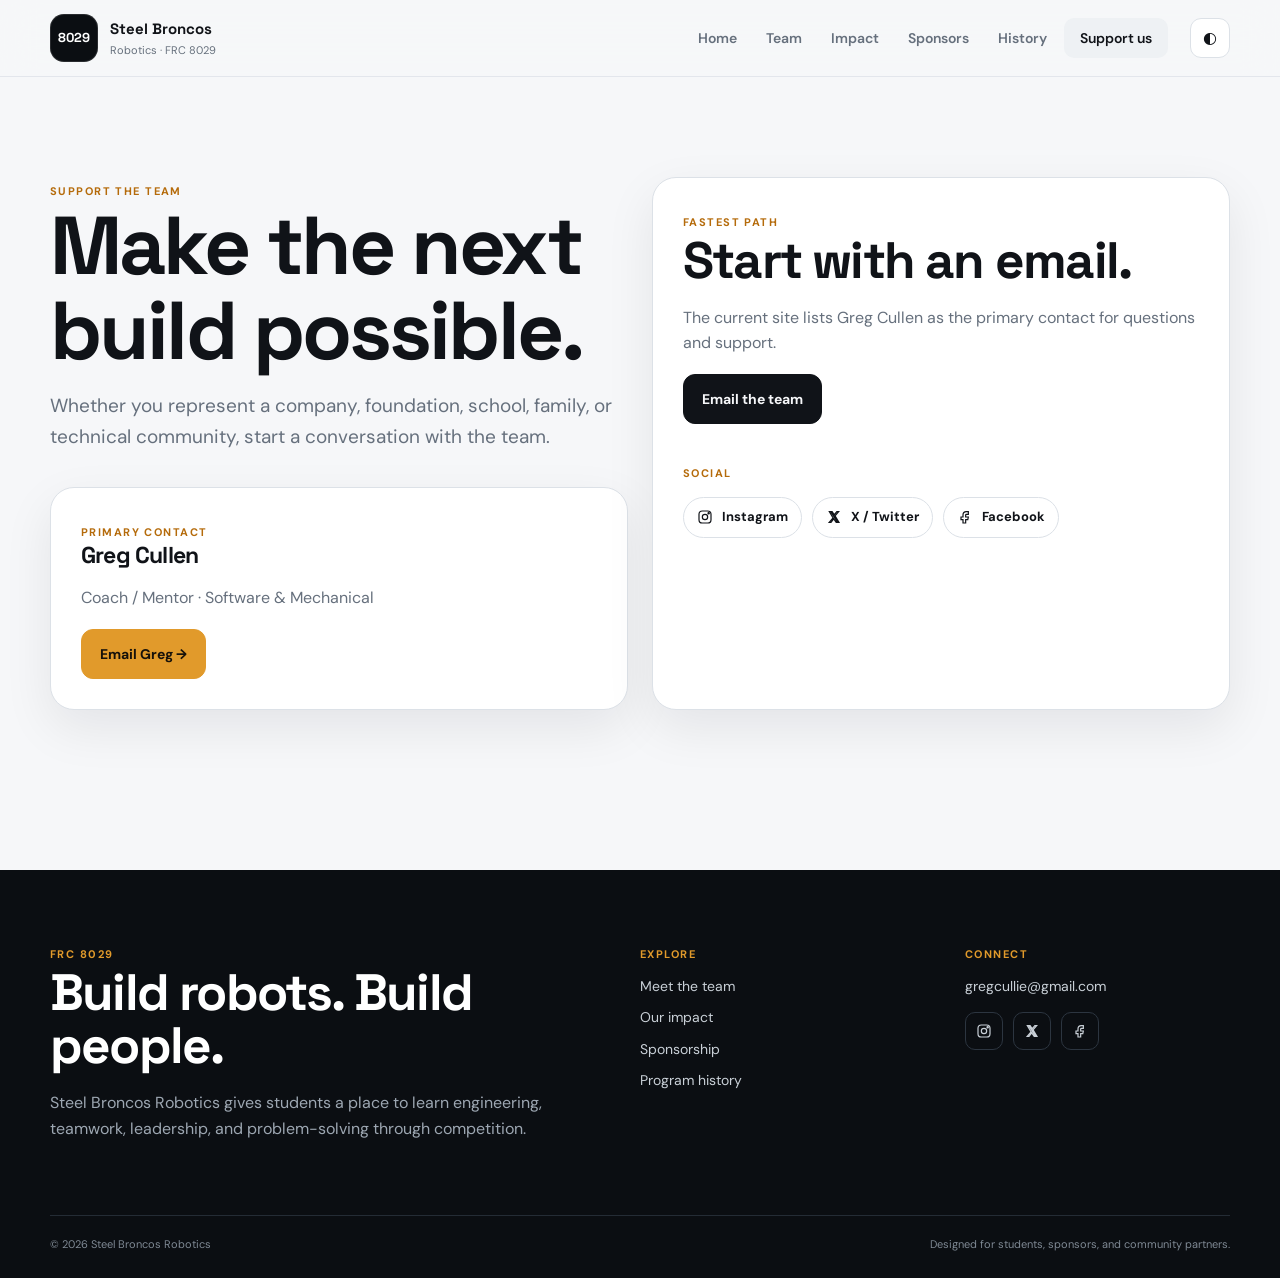
==== contact.html @ d0d26b5c "Refurbished OG Website - Update: Contact Information, Sponsorship Information, ETC..." ====
<!doctype html><html lang="en"><head><meta charset="utf-8"><meta name="viewport" content="width=device-width,initial-scale=1"><meta name="description" content="Contact Steel Broncos Robotics about sponsorship, grants, mentorship, outreach, and joining the team."><title>Support & Contact · Steel Broncos Robotics</title><link rel="stylesheet" href="assets/css/site.css"><script src="assets/js/data.js" defer></script><script src="assets/js/site.js" defer></script></head><body><div data-site-header></div><main><section class="section"><div class="container split"><div><span class="eyebrow">Support the team</span><h1>Make the next build possible.</h1><p class="lead">Whether you represent a company, foundation, school, family, or technical community, start a conversation with the team.</p><div class="card" style="margin-top:35px"><span class="eyebrow">Primary contact</span><h3>Greg Cullen</h3><p>Coach / Mentor · Software & Mechanical</p><a class="btn btn-accent" href="mailto:gregcullie@gmail.com">Email Greg →</a></div></div><div class="card form-card"><span class="eyebrow">Fastest path</span><h2>Start with an email.</h2><p>The current site lists Greg Cullen as the primary contact for questions and support.</p><a class="btn btn-primary" href="mailto:gregcullie@gmail.com?subject=Steel%20Broncos%20Robotics%20Inquiry">Email the team</a><div style="margin-top:35px"><span class="eyebrow">Social</span><div class="social-row" data-social style="margin-top:12px"></div></div></div></div></section></main><div data-site-footer></div></body></html>
---- assets/css/site.css ----
@import url('https://fonts.googleapis.com/css2?family=DM+Sans:wght@400;500;600;700&family=Space+Grotesk:wght@500;600;700&display=swap');

:root{--bg:#f6f7f9;--surface:#fff;--surface-2:#eef1f4;--text:#101318;--muted:#66707d;--line:#dce1e7;--accent:#e19a2b;--accent-2:#b56b0b;--dark:#0b0e12;--radius:24px;--shadow:0 18px 50px rgba(16,19,24,.08);--max:1180px}
:root[data-theme="dark"]{--bg:#0b0e12;--surface:#11161d;--surface-2:#171d25;--text:#f4f6f8;--muted:#a5afba;--line:#26303b;--accent:#f2ad3b;--accent-2:#ffca6a;--shadow:0 18px 60px rgba(0,0,0,.28)}
*{box-sizing:border-box}html{scroll-behavior:smooth}body{margin:0;background:var(--bg);color:var(--text);font-family:'DM Sans',system-ui,sans-serif;line-height:1.6}a{color:inherit;text-decoration:none}img{max-width:100%;display:block}button{font:inherit;color:inherit}code{font-family:ui-monospace,SFMono-Regular,Menlo,monospace;background:var(--surface-2);padding:.15em .4em;border-radius:6px}
.site-header{position:sticky;top:0;z-index:50;display:flex;align-items:center;gap:22px;padding:14px max(22px,calc((100vw - var(--max))/2));background:color-mix(in srgb,var(--bg) 88%,transparent);backdrop-filter:blur(18px);border-bottom:1px solid color-mix(in srgb,var(--line) 75%,transparent)}
.brand{display:flex;align-items:center;gap:12px;margin-right:auto}.brand-mark{width:48px;height:48px;border-radius:14px;display:grid;place-items:center;background:var(--dark);color:#fff;font-family:'Space Grotesk';font-weight:700;font-size:13px;box-shadow:inset 0 0 0 1px rgba(255,255,255,.12)}.brand strong{display:block;font-family:'Space Grotesk';font-size:15px}.brand small{display:block;color:var(--muted);font-size:11px;margin-top:1px}.site-nav{display:flex;align-items:center;gap:5px}.site-nav a{padding:9px 12px;border-radius:10px;color:var(--muted);font-size:14px;font-weight:600}.site-nav a:hover,.site-nav a[aria-current="page"]{background:var(--surface-2);color:var(--text)}.site-nav .nav-cta{background:var(--text);color:var(--bg);padding-inline:16px}.theme-toggle,.menu-toggle{border:1px solid var(--line);background:var(--surface);border-radius:11px;width:40px;height:40px;cursor:pointer}.menu-toggle{display:none}
main{overflow:hidden}.container{width:min(var(--max),calc(100% - 44px));margin-inline:auto}.section{padding:100px 0}.section-tight{padding:70px 0}.eyebrow{text-transform:uppercase;letter-spacing:.13em;font-size:11px;font-weight:700;color:var(--accent-2)}h1,h2,h3{font-family:'Space Grotesk',sans-serif;line-height:1.04;margin:0 0 18px;letter-spacing:-.035em}h1{font-size:clamp(46px,7vw,82px);max-width:950px}h2{font-size:clamp(34px,4vw,52px)}h3{font-size:23px}p{margin:0 0 18px;color:var(--muted)}.lead{font-size:19px;max-width:680px}.muted{color:var(--muted)}
.hero{padding:110px 0 75px;position:relative}.hero:before{content:'';position:absolute;width:580px;height:580px;border-radius:50%;right:-230px;top:-210px;background:radial-gradient(circle,color-mix(in srgb,var(--accent) 18%,transparent),transparent 67%);pointer-events:none}.hero-grid{display:grid;grid-template-columns:1.1fr .9fr;gap:50px;align-items:end}.hero-copy{position:relative;z-index:1}.hero-copy h1 span{color:var(--accent-2)}.hero-actions{display:flex;gap:12px;flex-wrap:wrap;margin-top:30px}.btn{display:inline-flex;align-items:center;justify-content:center;gap:8px;padding:13px 18px;border-radius:12px;border:1px solid var(--line);font-weight:700;font-size:14px;transition:.2s transform,.2s background}.btn:hover{transform:translateY(-2px)}.btn-primary{background:var(--text);color:var(--bg);border-color:var(--text)}.btn-accent{background:var(--accent);color:#16110a;border-color:var(--accent)}.btn-ghost{background:var(--surface)}.hero-panel{background:var(--surface);border:1px solid var(--line);border-radius:var(--radius);padding:18px;box-shadow:var(--shadow)}.hero-image{aspect-ratio:4/3;border-radius:18px;overflow:hidden;background:var(--surface-2)}.hero-image img{width:100%;height:100%;object-fit:cover}.mini-stats{display:grid;grid-template-columns:repeat(3,1fr);gap:1px;background:var(--line);border:1px solid var(--line);margin-top:18px;border-radius:15px;overflow:hidden}.mini-stats div{background:var(--surface);padding:15px}.mini-stats strong{display:block;font:700 23px 'Space Grotesk'}.mini-stats span{font-size:11px;color:var(--muted)}
.section-head{display:flex;justify-content:space-between;gap:30px;align-items:end;margin-bottom:38px}.section-head p{max-width:550px}.split{display:grid;grid-template-columns:1fr 1fr;gap:24px}.card{background:var(--surface);border:1px solid var(--line);border-radius:var(--radius);padding:30px;box-shadow:var(--shadow)}.feature-card{min-height:280px;display:flex;flex-direction:column;justify-content:space-between}.feature-card .number{font:700 40px 'Space Grotesk';color:var(--accent)}.feature-card a{font-weight:700}.impact-grid{display:grid;grid-template-columns:repeat(3,1fr);gap:16px}.impact-card{padding:26px;background:var(--surface);border:1px solid var(--line);border-radius:20px}.impact-card strong{font:700 46px 'Space Grotesk';display:block}.impact-card span{color:var(--muted)}
.sponsor-banner{background:var(--dark);color:#fff;border-radius:30px;padding:48px;display:grid;grid-template-columns:1fr auto;align-items:center;gap:30px}.sponsor-banner p{color:#aeb6bf}.sponsor-banner h2{max-width:650px}.sponsor-banner .btn{background:#fff;color:#0b0e12;border-color:#fff}.sponsor-banner .btn-accent{background:var(--accent);border-color:var(--accent)}
.social-row{display:flex;gap:10px;flex-wrap:wrap}.social-pill{display:inline-flex;align-items:center;gap:9px;border:1px solid var(--line);background:var(--surface);border-radius:999px;padding:9px 13px;font-size:13px;font-weight:700}.social-pill svg,.socials svg{width:16px;height:16px;fill:none;stroke:currentColor;stroke-width:1.8}.social-pill svg path,.socials svg path{stroke:currentColor}.social-pill svg circle,.social-pill svg rect{stroke:currentColor}
.person-grid{display:grid;grid-template-columns:repeat(3,1fr);gap:18px}.person-card{background:var(--surface);border:1px solid var(--line);border-radius:22px;overflow:hidden;box-shadow:var(--shadow)}.person-photo{aspect-ratio:4/5;background:var(--surface-2);overflow:hidden}.person-photo img{width:100%;height:100%;object-fit:cover}.photo-placeholder{display:grid;place-items:center;color:var(--muted);font:700 11px 'Space Grotesk';letter-spacing:.18em}.person-body{padding:23px}.person-body p{margin-bottom:14px}.text-link{font-weight:700;font-size:13px}.tag-row{display:flex;gap:7px;flex-wrap:wrap}.tag-row span{padding:5px 9px;border-radius:999px;background:var(--surface-2);color:var(--muted);font-size:11px;font-weight:700}.empty-state{grid-column:1/-1;padding:42px;border:1px dashed var(--line);border-radius:22px;background:var(--surface);text-align:center}
.timeline{display:grid;gap:2px}.timeline-item{display:grid;grid-template-columns:120px 1fr;gap:25px;padding:32px 0;border-top:1px solid var(--line)}.timeline-year{font:700 26px 'Space Grotesk';color:var(--accent-2)}
.sponsor-grid{display:grid;grid-template-columns:repeat(3,1fr);gap:18px}.sponsor-card{background:var(--surface);border:1px solid var(--line);border-radius:22px;padding:22px}.sponsor-logo{height:150px;border-radius:15px;background:var(--surface-2);display:grid;place-items:center;padding:20px;text-align:center;font:700 18px 'Space Grotesk';margin-bottom:20px}.sponsor-logo img{max-height:100%;max-width:100%;object-fit:contain}
.gallery{display:grid;grid-template-columns:2fr 1fr;grid-auto-rows:250px;gap:14px}.gallery-item{position:relative;margin:0;border-radius:20px;overflow:hidden;background:var(--surface-2)}.gallery-item img{width:100%;height:100%;object-fit:cover}.gallery-item:after{content:'';position:absolute;inset:45% 0 0;background:linear-gradient(transparent,rgba(0,0,0,.65))}.gallery-item figcaption{position:absolute;left:18px;bottom:15px;z-index:1;color:#fff;font-weight:700;font-size:13px}.gallery-feature{grid-row:span 2}
.form-card{max-width:720px}.form-grid{display:grid;grid-template-columns:1fr 1fr;gap:14px}.field{display:grid;gap:7px}.field.full{grid-column:1/-1}.field label{font-size:12px;font-weight:700}.field input,.field textarea{width:100%;border:1px solid var(--line);background:var(--surface);color:var(--text);border-radius:12px;padding:13px;font:inherit;outline:none}.field textarea{min-height:160px;resize:vertical}.field input:focus,.field textarea:focus{border-color:var(--accent)}
.site-footer{margin-top:60px;background:var(--dark);color:#fff;padding:70px max(22px,calc((100vw - var(--max))/2)) 25px}.footer-grid{display:grid;grid-template-columns:2fr 1fr 1fr;gap:60px}.site-footer h2{max-width:480px}.site-footer p{color:#9da7b2;max-width:520px}.site-footer .eyebrow{color:var(--accent)}.site-footer a{display:block;color:#c9d0d7;margin:9px 0;font-size:14px}.socials{display:flex;gap:10px;margin-top:15px}.socials a{width:38px;height:38px;display:grid;place-items:center;border:1px solid #2c3540;border-radius:10px;margin:0}.footer-bottom{display:flex;justify-content:space-between;gap:20px;border-top:1px solid #242c35;margin-top:55px;padding-top:20px;color:#7f8994;font-size:11px}
@media(max-width:900px){.site-nav{display:none;position:absolute;left:15px;right:15px;top:76px;background:var(--surface);border:1px solid var(--line);border-radius:16px;padding:10px;box-shadow:var(--shadow);flex-direction:column;align-items:stretch}.site-nav.is-open{display:flex}.menu-toggle{display:block}.hero-grid,.split{grid-template-columns:1fr}.hero{padding-top:70px}.person-grid,.sponsor-grid,.impact-grid{grid-template-columns:1fr 1fr}.gallery{grid-template-columns:1fr;grid-auto-rows:240px}.gallery-feature{grid-row:span 1}.sponsor-banner{grid-template-columns:1fr}.footer-grid{grid-template-columns:1fr 1fr}}
@media(max-width:600px){.container{width:min(var(--max),calc(100% - 30px))}.section{padding:70px 0}.site-header{padding-inline:15px}.brand-mark{width:42px;height:42px}.theme-toggle{width:38px;height:38px}.hero h1{font-size:48px}.person-grid,.sponsor-grid,.impact-grid,.form-grid,.footer-grid{grid-template-columns:1fr}.timeline-item{grid-template-columns:1fr;gap:7px}.sponsor-banner{padding:30px}.footer-bottom{flex-direction:column}.section-head{display:block}.section-head p{margin-top:15px}}
@media(prefers-reduced-motion:reduce){*{scroll-behavior:auto!important;transition:none!important}}
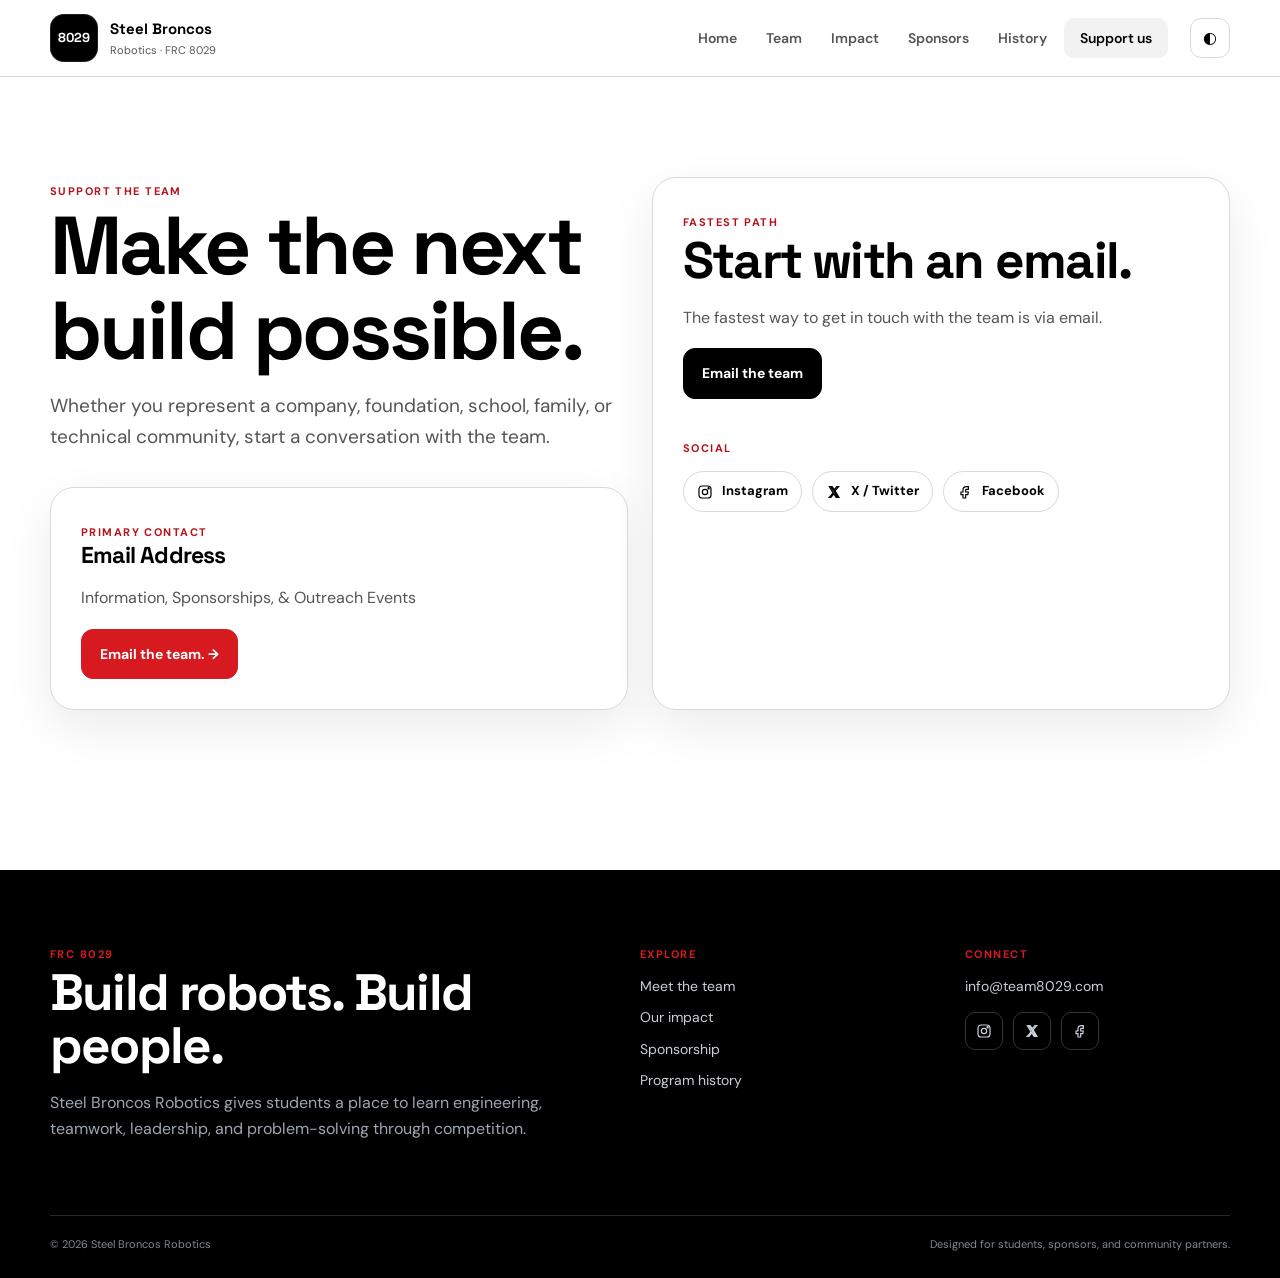
==== commit 41ac0d1b: "Correcting Fields & Colors" ====
--- a/contact.html
+++ b/contact.html
@@ -1 +1,58 @@
-<!doctype html><html lang="en"><head><meta charset="utf-8"><meta name="viewport" content="width=device-width,initial-scale=1"><meta name="description" content="Contact Steel Broncos Robotics about sponsorship, grants, mentorship, outreach, and joining the team."><title>Support & Contact · Steel Broncos Robotics</title><link rel="stylesheet" href="assets/css/site.css"><script src="assets/js/data.js" defer></script><script src="assets/js/site.js" defer></script></head><body><div data-site-header></div><main><section class="section"><div class="container split"><div><span class="eyebrow">Support the team</span><h1>Make the next build possible.</h1><p class="lead">Whether you represent a company, foundation, school, family, or technical community, start a conversation with the team.</p><div class="card" style="margin-top:35px"><span class="eyebrow">Primary contact</span><h3>Greg Cullen</h3><p>Coach / Mentor · Software & Mechanical</p><a class="btn btn-accent" href="mailto:gregcullie@gmail.com">Email Greg →</a></div></div><div class="card form-card"><span class="eyebrow">Fastest path</span><h2>Start with an email.</h2><p>The current site lists Greg Cullen as the primary contact for questions and support.</p><a class="btn btn-primary" href="mailto:gregcullie@gmail.com?subject=Steel%20Broncos%20Robotics%20Inquiry">Email the team</a><div style="margin-top:35px"><span class="eyebrow">Social</span><div class="social-row" data-social style="margin-top:12px"></div></div></div></div></section></main><div data-site-footer></div></body></html>
+<!doctype html>
+
+<html lang="en">
+    <head>
+        <meta charset="utf-8" />
+        <meta name="viewport" content="width=device-width,initial-scale=1" />
+        <meta
+            name="description"
+            content="Contact Steel Broncos Robotics about sponsorship, grants, mentorship, outreach, and joining the team."
+        />
+        <title>Support & Contact · Steel Broncos Robotics</title>
+        <link rel="stylesheet" href="assets/css/site.css" />
+        <script src="assets/js/data.js" defer></script>
+        <script src="assets/js/site.js" defer></script>
+    </head>
+
+    <body>
+        <div data-site-header></div>
+
+        <main>
+            <section class="section">
+                <div class="container split">
+                    <div>
+                        <span class="eyebrow">Support the team</span>
+                        <h1>Make the next build possible.</h1>
+                        <p class="lead">
+                            Whether you represent a company, foundation, school, family, or
+                            technical community, start a conversation with the team.
+                        </p>
+                        <div class="card margin-top-35">
+                            <span class="eyebrow">Primary Contact</span>
+                            <h3>Email Address</h3>
+                            <p>Information, Sponsorships, & Outreach Events</p>
+                            <a class="btn btn-accent" href="mailto:info@team8029.com"
+                                >Email the team. →</a
+                            >
+                        </div>
+                    </div>
+                    <div class="card form-card">
+                        <span class="eyebrow">Fastest path</span>
+                        <h2>Start with an email.</h2>
+                        <p>The fastest way to get in touch with the team is via email.</p>
+                        <a
+                            class="btn btn-primary"
+                            href="mailto:info@team8029.com?subject=Steel%20Broncos%20Robotics%20Inquiry"
+                            >Email the team</a
+                        >
+                        <div class="margin-top-35">
+                            <span class="eyebrow">Social</span>
+                            <div class="social-row margin-top-12" data-social></div>
+                        </div>
+                    </div>
+                </div>
+            </section>
+        </main>
+        <div data-site-footer></div>
+    </body>
+</html>
--- a/assets/css/site.css
+++ b/assets/css/site.css
@@ -1,21 +1,755 @@
-@import url('https://fonts.googleapis.com/css2?family=DM+Sans:wght@400;500;600;700&family=Space+Grotesk:wght@500;600;700&display=swap');
+@import url("https://fonts.googleapis.com/css2?family=DM+Sans:wght@400;500;600;700&family=Space+Grotesk:wght@500;600;700&display=swap");
 
-:root{--bg:#f6f7f9;--surface:#fff;--surface-2:#eef1f4;--text:#101318;--muted:#66707d;--line:#dce1e7;--accent:#e19a2b;--accent-2:#b56b0b;--dark:#0b0e12;--radius:24px;--shadow:0 18px 50px rgba(16,19,24,.08);--max:1180px}
-:root[data-theme="dark"]{--bg:#0b0e12;--surface:#11161d;--surface-2:#171d25;--text:#f4f6f8;--muted:#a5afba;--line:#26303b;--accent:#f2ad3b;--accent-2:#ffca6a;--shadow:0 18px 60px rgba(0,0,0,.28)}
-*{box-sizing:border-box}html{scroll-behavior:smooth}body{margin:0;background:var(--bg);color:var(--text);font-family:'DM Sans',system-ui,sans-serif;line-height:1.6}a{color:inherit;text-decoration:none}img{max-width:100%;display:block}button{font:inherit;color:inherit}code{font-family:ui-monospace,SFMono-Regular,Menlo,monospace;background:var(--surface-2);padding:.15em .4em;border-radius:6px}
-.site-header{position:sticky;top:0;z-index:50;display:flex;align-items:center;gap:22px;padding:14px max(22px,calc((100vw - var(--max))/2));background:color-mix(in srgb,var(--bg) 88%,transparent);backdrop-filter:blur(18px);border-bottom:1px solid color-mix(in srgb,var(--line) 75%,transparent)}
-.brand{display:flex;align-items:center;gap:12px;margin-right:auto}.brand-mark{width:48px;height:48px;border-radius:14px;display:grid;place-items:center;background:var(--dark);color:#fff;font-family:'Space Grotesk';font-weight:700;font-size:13px;box-shadow:inset 0 0 0 1px rgba(255,255,255,.12)}.brand strong{display:block;font-family:'Space Grotesk';font-size:15px}.brand small{display:block;color:var(--muted);font-size:11px;margin-top:1px}.site-nav{display:flex;align-items:center;gap:5px}.site-nav a{padding:9px 12px;border-radius:10px;color:var(--muted);font-size:14px;font-weight:600}.site-nav a:hover,.site-nav a[aria-current="page"]{background:var(--surface-2);color:var(--text)}.site-nav .nav-cta{background:var(--text);color:var(--bg);padding-inline:16px}.theme-toggle,.menu-toggle{border:1px solid var(--line);background:var(--surface);border-radius:11px;width:40px;height:40px;cursor:pointer}.menu-toggle{display:none}
-main{overflow:hidden}.container{width:min(var(--max),calc(100% - 44px));margin-inline:auto}.section{padding:100px 0}.section-tight{padding:70px 0}.eyebrow{text-transform:uppercase;letter-spacing:.13em;font-size:11px;font-weight:700;color:var(--accent-2)}h1,h2,h3{font-family:'Space Grotesk',sans-serif;line-height:1.04;margin:0 0 18px;letter-spacing:-.035em}h1{font-size:clamp(46px,7vw,82px);max-width:950px}h2{font-size:clamp(34px,4vw,52px)}h3{font-size:23px}p{margin:0 0 18px;color:var(--muted)}.lead{font-size:19px;max-width:680px}.muted{color:var(--muted)}
-.hero{padding:110px 0 75px;position:relative}.hero:before{content:'';position:absolute;width:580px;height:580px;border-radius:50%;right:-230px;top:-210px;background:radial-gradient(circle,color-mix(in srgb,var(--accent) 18%,transparent),transparent 67%);pointer-events:none}.hero-grid{display:grid;grid-template-columns:1.1fr .9fr;gap:50px;align-items:end}.hero-copy{position:relative;z-index:1}.hero-copy h1 span{color:var(--accent-2)}.hero-actions{display:flex;gap:12px;flex-wrap:wrap;margin-top:30px}.btn{display:inline-flex;align-items:center;justify-content:center;gap:8px;padding:13px 18px;border-radius:12px;border:1px solid var(--line);font-weight:700;font-size:14px;transition:.2s transform,.2s background}.btn:hover{transform:translateY(-2px)}.btn-primary{background:var(--text);color:var(--bg);border-color:var(--text)}.btn-accent{background:var(--accent);color:#16110a;border-color:var(--accent)}.btn-ghost{background:var(--surface)}.hero-panel{background:var(--surface);border:1px solid var(--line);border-radius:var(--radius);padding:18px;box-shadow:var(--shadow)}.hero-image{aspect-ratio:4/3;border-radius:18px;overflow:hidden;background:var(--surface-2)}.hero-image img{width:100%;height:100%;object-fit:cover}.mini-stats{display:grid;grid-template-columns:repeat(3,1fr);gap:1px;background:var(--line);border:1px solid var(--line);margin-top:18px;border-radius:15px;overflow:hidden}.mini-stats div{background:var(--surface);padding:15px}.mini-stats strong{display:block;font:700 23px 'Space Grotesk'}.mini-stats span{font-size:11px;color:var(--muted)}
-.section-head{display:flex;justify-content:space-between;gap:30px;align-items:end;margin-bottom:38px}.section-head p{max-width:550px}.split{display:grid;grid-template-columns:1fr 1fr;gap:24px}.card{background:var(--surface);border:1px solid var(--line);border-radius:var(--radius);padding:30px;box-shadow:var(--shadow)}.feature-card{min-height:280px;display:flex;flex-direction:column;justify-content:space-between}.feature-card .number{font:700 40px 'Space Grotesk';color:var(--accent)}.feature-card a{font-weight:700}.impact-grid{display:grid;grid-template-columns:repeat(3,1fr);gap:16px}.impact-card{padding:26px;background:var(--surface);border:1px solid var(--line);border-radius:20px}.impact-card strong{font:700 46px 'Space Grotesk';display:block}.impact-card span{color:var(--muted)}
-.sponsor-banner{background:var(--dark);color:#fff;border-radius:30px;padding:48px;display:grid;grid-template-columns:1fr auto;align-items:center;gap:30px}.sponsor-banner p{color:#aeb6bf}.sponsor-banner h2{max-width:650px}.sponsor-banner .btn{background:#fff;color:#0b0e12;border-color:#fff}.sponsor-banner .btn-accent{background:var(--accent);border-color:var(--accent)}
-.social-row{display:flex;gap:10px;flex-wrap:wrap}.social-pill{display:inline-flex;align-items:center;gap:9px;border:1px solid var(--line);background:var(--surface);border-radius:999px;padding:9px 13px;font-size:13px;font-weight:700}.social-pill svg,.socials svg{width:16px;height:16px;fill:none;stroke:currentColor;stroke-width:1.8}.social-pill svg path,.socials svg path{stroke:currentColor}.social-pill svg circle,.social-pill svg rect{stroke:currentColor}
-.person-grid{display:grid;grid-template-columns:repeat(3,1fr);gap:18px}.person-card{background:var(--surface);border:1px solid var(--line);border-radius:22px;overflow:hidden;box-shadow:var(--shadow)}.person-photo{aspect-ratio:4/5;background:var(--surface-2);overflow:hidden}.person-photo img{width:100%;height:100%;object-fit:cover}.photo-placeholder{display:grid;place-items:center;color:var(--muted);font:700 11px 'Space Grotesk';letter-spacing:.18em}.person-body{padding:23px}.person-body p{margin-bottom:14px}.text-link{font-weight:700;font-size:13px}.tag-row{display:flex;gap:7px;flex-wrap:wrap}.tag-row span{padding:5px 9px;border-radius:999px;background:var(--surface-2);color:var(--muted);font-size:11px;font-weight:700}.empty-state{grid-column:1/-1;padding:42px;border:1px dashed var(--line);border-radius:22px;background:var(--surface);text-align:center}
-.timeline{display:grid;gap:2px}.timeline-item{display:grid;grid-template-columns:120px 1fr;gap:25px;padding:32px 0;border-top:1px solid var(--line)}.timeline-year{font:700 26px 'Space Grotesk';color:var(--accent-2)}
-.sponsor-grid{display:grid;grid-template-columns:repeat(3,1fr);gap:18px}.sponsor-card{background:var(--surface);border:1px solid var(--line);border-radius:22px;padding:22px}.sponsor-logo{height:150px;border-radius:15px;background:var(--surface-2);display:grid;place-items:center;padding:20px;text-align:center;font:700 18px 'Space Grotesk';margin-bottom:20px}.sponsor-logo img{max-height:100%;max-width:100%;object-fit:contain}
-.gallery{display:grid;grid-template-columns:2fr 1fr;grid-auto-rows:250px;gap:14px}.gallery-item{position:relative;margin:0;border-radius:20px;overflow:hidden;background:var(--surface-2)}.gallery-item img{width:100%;height:100%;object-fit:cover}.gallery-item:after{content:'';position:absolute;inset:45% 0 0;background:linear-gradient(transparent,rgba(0,0,0,.65))}.gallery-item figcaption{position:absolute;left:18px;bottom:15px;z-index:1;color:#fff;font-weight:700;font-size:13px}.gallery-feature{grid-row:span 2}
-.form-card{max-width:720px}.form-grid{display:grid;grid-template-columns:1fr 1fr;gap:14px}.field{display:grid;gap:7px}.field.full{grid-column:1/-1}.field label{font-size:12px;font-weight:700}.field input,.field textarea{width:100%;border:1px solid var(--line);background:var(--surface);color:var(--text);border-radius:12px;padding:13px;font:inherit;outline:none}.field textarea{min-height:160px;resize:vertical}.field input:focus,.field textarea:focus{border-color:var(--accent)}
-.site-footer{margin-top:60px;background:var(--dark);color:#fff;padding:70px max(22px,calc((100vw - var(--max))/2)) 25px}.footer-grid{display:grid;grid-template-columns:2fr 1fr 1fr;gap:60px}.site-footer h2{max-width:480px}.site-footer p{color:#9da7b2;max-width:520px}.site-footer .eyebrow{color:var(--accent)}.site-footer a{display:block;color:#c9d0d7;margin:9px 0;font-size:14px}.socials{display:flex;gap:10px;margin-top:15px}.socials a{width:38px;height:38px;display:grid;place-items:center;border:1px solid #2c3540;border-radius:10px;margin:0}.footer-bottom{display:flex;justify-content:space-between;gap:20px;border-top:1px solid #242c35;margin-top:55px;padding-top:20px;color:#7f8994;font-size:11px}
-@media(max-width:900px){.site-nav{display:none;position:absolute;left:15px;right:15px;top:76px;background:var(--surface);border:1px solid var(--line);border-radius:16px;padding:10px;box-shadow:var(--shadow);flex-direction:column;align-items:stretch}.site-nav.is-open{display:flex}.menu-toggle{display:block}.hero-grid,.split{grid-template-columns:1fr}.hero{padding-top:70px}.person-grid,.sponsor-grid,.impact-grid{grid-template-columns:1fr 1fr}.gallery{grid-template-columns:1fr;grid-auto-rows:240px}.gallery-feature{grid-row:span 1}.sponsor-banner{grid-template-columns:1fr}.footer-grid{grid-template-columns:1fr 1fr}}
-@media(max-width:600px){.container{width:min(var(--max),calc(100% - 30px))}.section{padding:70px 0}.site-header{padding-inline:15px}.brand-mark{width:42px;height:42px}.theme-toggle{width:38px;height:38px}.hero h1{font-size:48px}.person-grid,.sponsor-grid,.impact-grid,.form-grid,.footer-grid{grid-template-columns:1fr}.timeline-item{grid-template-columns:1fr;gap:7px}.sponsor-banner{padding:30px}.footer-bottom{flex-direction:column}.section-head{display:block}.section-head p{margin-top:15px}}
-@media(prefers-reduced-motion:reduce){*{scroll-behavior:auto!important;transition:none!important}}
+:root {
+    --bg: #fff;
+    --surface: #fff;
+    --surface-2: #f2f2f2;
+    --text: #000;
+    --muted: #555;
+    --line: #d9d9d9;
+    --accent: #d71920;
+    --accent-2: #b5121b;
+    --dark: #000;
+    --on-accent: #fff;
+    --radius: 24px;
+    --shadow: 0 18px 50px rgba(0, 0, 0, 0.08);
+    --max: 1180px;
+}
+:root[data-theme="dark"] {
+    --bg: #000;
+    --surface: #111;
+    --surface-2: #1b1b1b;
+    --text: #fff;
+    --muted: #b3b3b3;
+    --line: #333;
+    --accent: #ed1c24;
+    --accent-2: #ff4a50;
+    --dark: #000;
+    --on-accent: #fff;
+    --shadow: 0 18px 60px rgba(0, 0, 0, 0.28);
+}
+* {
+    box-sizing: border-box;
+}
+html {
+    scroll-behavior: smooth;
+}
+body {
+    margin: 0;
+    background: var(--bg);
+    color: var(--text);
+    font-family: "DM Sans", system-ui, sans-serif;
+    line-height: 1.6;
+}
+a {
+    color: inherit;
+    text-decoration: none;
+}
+img {
+    max-width: 100%;
+    display: block;
+}
+button {
+    font: inherit;
+    color: inherit;
+}
+code {
+    font-family: ui-monospace, SFMono-Regular, Menlo, monospace;
+    background: var(--surface-2);
+    padding: 0.15em 0.4em;
+    border-radius: 6px;
+}
+.site-header {
+    position: sticky;
+    top: 0;
+    z-index: 50;
+    display: flex;
+    align-items: center;
+    gap: 22px;
+    padding: 14px max(22px, calc((100vw - var(--max)) / 2));
+    background: var(--bg);
+    background: color-mix(in srgb, var(--bg) 88%, transparent);
+    -webkit-backdrop-filter: blur(18px);
+    backdrop-filter: blur(18px);
+    border-bottom: 1px solid var(--line);
+}
+.margin-top-12 {
+    margin-top: 12px;
+}
+.margin-top-24 {
+    margin-top: 24px;
+}
+.margin-top-28 {
+    margin-top: 28px;
+}
+.margin-top-35 {
+    margin-top: 35px;
+}
+.margin-top-55 {
+    margin-top: 55px;
+}
+.margin-top-60 {
+    margin-top: 60px;
+}
+.margin-top-85 {
+    margin-top: 85px;
+}
+.margin-top-90 {
+    margin-top: 90px;
+}
+.brand {
+    display: flex;
+    align-items: center;
+    gap: 12px;
+    margin-right: auto;
+}
+.brand-mark {
+    width: 48px;
+    height: 48px;
+    border-radius: 14px;
+    display: grid;
+    place-items: center;
+    background: var(--dark);
+    color: #fff;
+    font-family: "Space Grotesk";
+    font-weight: 700;
+    font-size: 13px;
+    box-shadow: inset 0 0 0 1px rgba(255, 255, 255, 0.12);
+}
+.brand strong {
+    display: block;
+    font-family: "Space Grotesk";
+    font-size: 15px;
+}
+.brand small {
+    display: block;
+    color: var(--muted);
+    font-size: 11px;
+    margin-top: 1px;
+}
+.site-nav {
+    display: flex;
+    align-items: center;
+    gap: 5px;
+}
+.site-nav a {
+    padding: 9px 12px;
+    border-radius: 10px;
+    color: var(--muted);
+    font-size: 14px;
+    font-weight: 600;
+}
+.site-nav a:hover,
+.site-nav a[aria-current="page"] {
+    background: var(--surface-2);
+    color: var(--text);
+}
+.site-nav .nav-cta {
+    background: var(--text);
+    color: var(--bg);
+    padding-inline: 16px;
+}
+.theme-toggle,
+.menu-toggle {
+    border: 1px solid var(--line);
+    background: var(--surface);
+    border-radius: 11px;
+    width: 40px;
+    height: 40px;
+    cursor: pointer;
+}
+.menu-toggle {
+    display: none;
+}
+main {
+    overflow: hidden;
+}
+.container {
+    width: min(var(--max), calc(100% - 44px));
+    margin-inline: auto;
+}
+.section {
+    padding: 100px 0;
+}
+.section-tight {
+    padding: 70px 0;
+}
+.eyebrow {
+    text-transform: uppercase;
+    letter-spacing: 0.13em;
+    font-size: 11px;
+    font-weight: 700;
+    color: var(--accent-2);
+}
+h1,
+h2,
+h3 {
+    font-family: "Space Grotesk", sans-serif;
+    line-height: 1.04;
+    margin: 0 0 18px;
+    letter-spacing: -0.035em;
+}
+h1 {
+    font-size: clamp(46px, 7vw, 82px);
+    max-width: 950px;
+}
+h2 {
+    font-size: clamp(34px, 4vw, 52px);
+}
+h3 {
+    font-size: 23px;
+}
+p {
+    margin: 0 0 18px;
+    color: var(--muted);
+}
+.lead {
+    font-size: 19px;
+    max-width: 680px;
+}
+.muted {
+    color: var(--muted);
+}
+.hero {
+    padding: 110px 0 75px;
+    position: relative;
+}
+.hero:before {
+    content: "";
+    position: absolute;
+    width: 580px;
+    height: 580px;
+    border-radius: 50%;
+    right: -230px;
+    top: -210px;
+    background: radial-gradient(
+        circle,
+        color-mix(in srgb, var(--accent) 18%, transparent),
+        transparent 67%
+    );
+    pointer-events: none;
+}
+.hero-grid {
+    display: grid;
+    grid-template-columns: 1.1fr 0.9fr;
+    gap: 50px;
+    align-items: end;
+}
+.hero-copy {
+    position: relative;
+    z-index: 1;
+}
+.hero-copy h1 span {
+    color: var(--accent-2);
+}
+.hero-actions {
+    display: flex;
+    gap: 12px;
+    flex-wrap: wrap;
+    margin-top: 30px;
+}
+.btn {
+    display: inline-flex;
+    align-items: center;
+    justify-content: center;
+    gap: 8px;
+    padding: 13px 18px;
+    border-radius: 12px;
+    border: 1px solid var(--line);
+    font-weight: 700;
+    font-size: 14px;
+    transition:
+        0.2s transform,
+        0.2s background;
+}
+.btn:hover {
+    transform: translateY(-2px);
+}
+.btn-primary {
+    background: var(--text);
+    color: var(--bg);
+    border-color: var(--text);
+}
+.btn-accent {
+    background: var(--accent);
+    color: var(--on-accent);
+    border-color: var(--accent);
+}
+.btn-ghost {
+    background: var(--surface);
+}
+.hero-panel {
+    background: var(--surface);
+    border: 1px solid var(--line);
+    border-radius: var(--radius);
+    padding: 18px;
+    box-shadow: var(--shadow);
+}
+.hero-image {
+    aspect-ratio: 4/3;
+    border-radius: 18px;
+    overflow: hidden;
+    background: var(--surface-2);
+}
+.hero-image img {
+    width: 100%;
+    height: 100%;
+    object-fit: cover;
+}
+.mini-stats {
+    display: grid;
+    grid-template-columns: repeat(3, 1fr);
+    gap: 1px;
+    background: var(--line);
+    border: 1px solid var(--line);
+    margin-top: 18px;
+    border-radius: 15px;
+    overflow: hidden;
+}
+.mini-stats div {
+    background: var(--surface);
+    padding: 15px;
+}
+.mini-stats strong {
+    display: block;
+    font: 700 23px "Space Grotesk";
+}
+.mini-stats span {
+    font-size: 11px;
+    color: var(--muted);
+}
+.section-head {
+    display: flex;
+    justify-content: space-between;
+    gap: 30px;
+    align-items: end;
+    margin-bottom: 38px;
+}
+.section-head p {
+    max-width: 550px;
+}
+.split {
+    display: grid;
+    grid-template-columns: 1fr 1fr;
+    gap: 24px;
+}
+.card {
+    background: var(--surface);
+    border: 1px solid var(--line);
+    border-radius: var(--radius);
+    padding: 30px;
+    box-shadow: var(--shadow);
+}
+.feature-card {
+    min-height: 280px;
+    display: flex;
+    flex-direction: column;
+    justify-content: space-between;
+}
+.feature-card .number {
+    font: 700 40px "Space Grotesk";
+    color: var(--accent);
+}
+.feature-card a {
+    font-weight: 700;
+}
+.impact-grid {
+    display: grid;
+    grid-template-columns: repeat(3, 1fr);
+    gap: 16px;
+}
+.impact-card {
+    padding: 26px;
+    background: var(--surface);
+    border: 1px solid var(--line);
+    border-radius: 20px;
+}
+.impact-card strong {
+    font: 700 46px "Space Grotesk";
+    display: block;
+}
+.impact-card span {
+    color: var(--muted);
+}
+.sponsor-banner {
+    background: var(--dark);
+    color: #fff;
+    border-radius: 30px;
+    padding: 48px;
+    display: grid;
+    grid-template-columns: 1fr auto;
+    align-items: center;
+    gap: 30px;
+}
+.sponsor-banner p {
+    color: #aeb6bf;
+}
+.sponsor-banner h2 {
+    max-width: 650px;
+}
+.sponsor-banner .btn {
+    background: #fff;
+    color: #0b0e12;
+    border-color: #fff;
+}
+.sponsor-banner .btn-accent {
+    background: var(--accent);
+    border-color: var(--accent);
+}
+.social-row {
+    display: flex;
+    gap: 10px;
+    flex-wrap: wrap;
+}
+.social-pill {
+    display: inline-flex;
+    align-items: center;
+    gap: 9px;
+    border: 1px solid var(--line);
+    background: var(--surface);
+    border-radius: 999px;
+    padding: 9px 13px;
+    font-size: 13px;
+    font-weight: 700;
+}
+.social-pill svg,
+.socials svg {
+    width: 16px;
+    height: 16px;
+    fill: none;
+    stroke: currentColor;
+    stroke-width: 1.8;
+}
+.social-pill svg path,
+.socials svg path {
+    stroke: currentColor;
+}
+.social-pill svg circle,
+.social-pill svg rect {
+    stroke: currentColor;
+}
+.person-grid {
+    display: grid;
+    grid-template-columns: repeat(3, 1fr);
+    gap: 18px;
+}
+.person-card {
+    background: var(--surface);
+    border: 1px solid var(--line);
+    border-radius: 22px;
+    overflow: hidden;
+    box-shadow: var(--shadow);
+}
+.person-photo {
+    aspect-ratio: 4/5;
+    background: var(--surface-2);
+    overflow: hidden;
+}
+.person-photo img {
+    width: 100%;
+    height: 100%;
+    object-fit: cover;
+}
+.photo-placeholder {
+    display: grid;
+    place-items: center;
+    color: var(--muted);
+    font: 700 11px "Space Grotesk";
+    letter-spacing: 0.18em;
+}
+.person-body {
+    padding: 23px;
+}
+.person-body p {
+    margin-bottom: 14px;
+}
+.text-link {
+    font-weight: 700;
+    font-size: 13px;
+}
+.tag-row {
+    display: flex;
+    gap: 7px;
+    flex-wrap: wrap;
+}
+.tag-row span {
+    padding: 5px 9px;
+    border-radius: 999px;
+    background: var(--surface-2);
+    color: var(--muted);
+    font-size: 11px;
+    font-weight: 700;
+}
+.empty-state {
+    grid-column: 1/-1;
+    padding: 42px;
+    border: 1px dashed var(--line);
+    border-radius: 22px;
+    background: var(--surface);
+    text-align: center;
+}
+.timeline {
+    display: grid;
+    gap: 2px;
+}
+.timeline-item {
+    display: grid;
+    grid-template-columns: 120px 1fr;
+    gap: 25px;
+    padding: 32px 0;
+    border-top: 1px solid var(--line);
+}
+.timeline-year {
+    font: 700 26px "Space Grotesk";
+    color: var(--accent-2);
+}
+.sponsor-grid {
+    display: grid;
+    grid-template-columns: repeat(3, 1fr);
+    gap: 18px;
+}
+.sponsor-card {
+    background: var(--surface);
+    border: 1px solid var(--line);
+    border-radius: 22px;
+    padding: 22px;
+}
+.sponsor-logo {
+    height: 150px;
+    border-radius: 15px;
+    background: var(--surface-2);
+    display: grid;
+    place-items: center;
+    padding: 20px;
+    text-align: center;
+    font: 700 18px "Space Grotesk";
+    margin-bottom: 20px;
+}
+.sponsor-logo img {
+    max-height: 100%;
+    max-width: 100%;
+    object-fit: contain;
+}
+.gallery {
+    display: grid;
+    grid-template-columns: 2fr 1fr;
+    grid-auto-rows: 250px;
+    gap: 14px;
+}
+.gallery-item {
+    position: relative;
+    margin: 0;
+    border-radius: 20px;
+    overflow: hidden;
+    background: var(--surface-2);
+}
+.gallery-item img {
+    width: 100%;
+    height: 100%;
+    object-fit: cover;
+}
+.gallery-item:after {
+    content: "";
+    position: absolute;
+    inset: 45% 0 0;
+    background: linear-gradient(transparent, rgba(0, 0, 0, 0.65));
+}
+.gallery-item figcaption {
+    position: absolute;
+    left: 18px;
+    bottom: 15px;
+    z-index: 1;
+    color: #fff;
+    font-weight: 700;
+    font-size: 13px;
+}
+.gallery-feature {
+    grid-row: span 2;
+}
+.form-card {
+    max-width: 720px;
+}
+.form-grid {
+    display: grid;
+    grid-template-columns: 1fr 1fr;
+    gap: 14px;
+}
+.field {
+    display: grid;
+    gap: 7px;
+}
+.field.full {
+    grid-column: 1/-1;
+}
+.field label {
+    font-size: 12px;
+    font-weight: 700;
+}
+.field input,
+.field textarea {
+    width: 100%;
+    border: 1px solid var(--line);
+    background: var(--surface);
+    color: var(--text);
+    border-radius: 12px;
+    padding: 13px;
+    font: inherit;
+    outline: none;
+}
+.field textarea {
+    min-height: 160px;
+    resize: vertical;
+}
+.field input:focus,
+.field textarea:focus {
+    border-color: var(--accent);
+}
+.site-footer {
+    margin-top: 60px;
+    background: var(--dark);
+    color: #fff;
+    padding: 70px max(22px, calc((100vw - var(--max)) / 2)) 25px;
+}
+.footer-grid {
+    display: grid;
+    grid-template-columns: 2fr 1fr 1fr;
+    gap: 60px;
+}
+.site-footer h2 {
+    max-width: 480px;
+}
+.site-footer p {
+    color: #9da7b2;
+    max-width: 520px;
+}
+.site-footer .eyebrow {
+    color: var(--accent);
+}
+.site-footer a {
+    display: block;
+    color: #c9d0d7;
+    margin: 9px 0;
+    font-size: 14px;
+}
+.socials {
+    display: flex;
+    gap: 10px;
+    margin-top: 15px;
+}
+.socials a {
+    width: 38px;
+    height: 38px;
+    display: grid;
+    place-items: center;
+    border: 1px solid #2c3540;
+    border-radius: 10px;
+    margin: 0;
+}
+.footer-bottom {
+    display: flex;
+    justify-content: space-between;
+    gap: 20px;
+    border-top: 1px solid #242c35;
+    margin-top: 55px;
+    padding-top: 20px;
+    color: #7f8994;
+    font-size: 11px;
+}
+@media (max-width: 900px) {
+    .site-nav {
+        display: none;
+        position: absolute;
+        left: 15px;
+        right: 15px;
+        top: 76px;
+        background: var(--surface);
+        border: 1px solid var(--line);
+        border-radius: 16px;
+        padding: 10px;
+        box-shadow: var(--shadow);
+        flex-direction: column;
+        align-items: stretch;
+    }
+    .site-nav.is-open {
+        display: flex;
+    }
+    .menu-toggle {
+        display: block;
+    }
+    .hero-grid,
+    .split {
+        grid-template-columns: 1fr;
+    }
+    .hero {
+        padding-top: 70px;
+    }
+    .person-grid,
+    .sponsor-grid,
+    .impact-grid {
+        grid-template-columns: 1fr 1fr;
+    }
+    .gallery {
+        grid-template-columns: 1fr;
+        grid-auto-rows: 240px;
+    }
+    .gallery-feature {
+        grid-row: span 1;
+    }
+    .sponsor-banner {
+        grid-template-columns: 1fr;
+    }
+    .footer-grid {
+        grid-template-columns: 1fr 1fr;
+    }
+}
+@media (max-width: 600px) {
+    .container {
+        width: min(var(--max), calc(100% - 30px));
+    }
+    .section {
+        padding: 70px 0;
+    }
+    .site-header {
+        padding-inline: 15px;
+    }
+    .brand-mark {
+        width: 42px;
+        height: 42px;
+    }
+    .theme-toggle {
+        width: 38px;
+        height: 38px;
+    }
+    .hero h1 {
+        font-size: 48px;
+    }
+    .person-grid,
+    .sponsor-grid,
+    .impact-grid,
+    .form-grid,
+    .footer-grid {
+        grid-template-columns: 1fr;
+    }
+    .timeline-item {
+        grid-template-columns: 1fr;
+        gap: 7px;
+    }
+    .sponsor-banner {
+        padding: 30px;
+    }
+    .footer-bottom {
+        flex-direction: column;
+    }
+    .section-head {
+        display: block;
+    }
+    .section-head p {
+        margin-top: 15px;
+    }
+}
+@media (prefers-reduced-motion: reduce) {
+    * {
+        scroll-behavior: auto !important;
+        transition: none !important;
+    }
+}
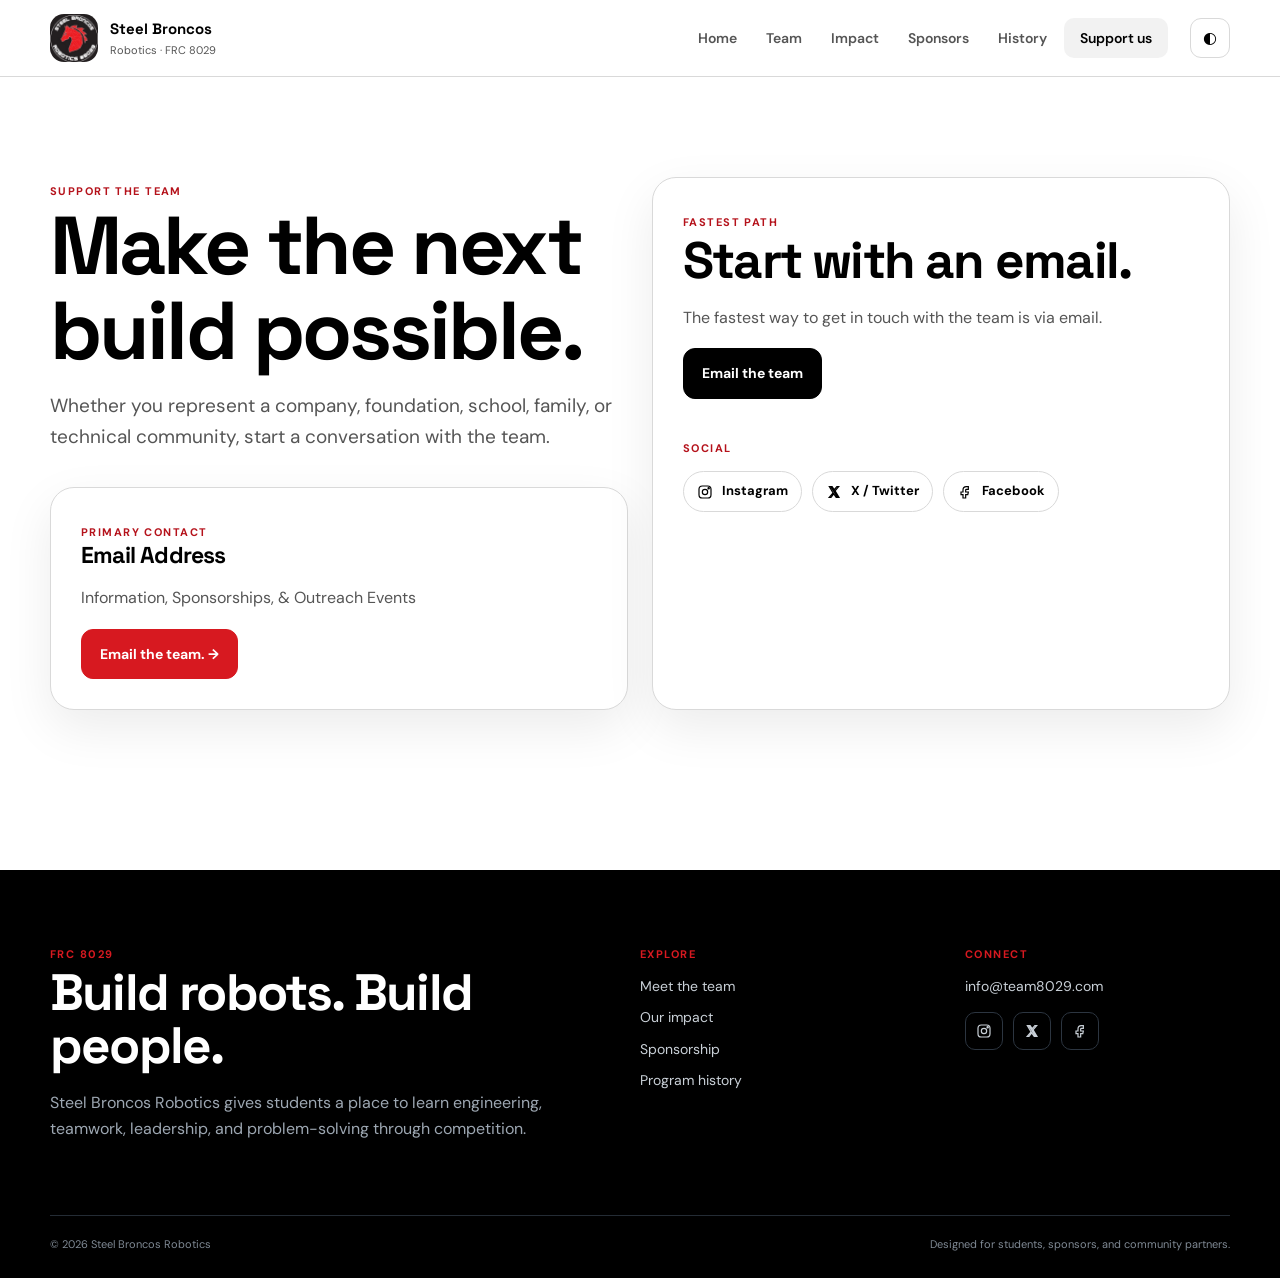
==== commit 5c5a7b37: "Fixing Contact & Icon" ====
--- a/contact.html
+++ b/contact.html
@@ -9,6 +9,7 @@
             content="Contact Steel Broncos Robotics about sponsorship, grants, mentorship, outreach, and joining the team."
         />
         <title>Support & Contact · Steel Broncos Robotics</title>
+        <link rel="icon" type="image/png" href="assets/images/brand/icon.png" />
         <link rel="stylesheet" href="assets/css/site.css" />
         <script src="assets/js/data.js" defer></script>
         <script src="assets/js/site.js" defer></script>
--- a/assets/css/site.css
+++ b/assets/css/site.css
@@ -107,14 +107,7 @@
     width: 48px;
     height: 48px;
     border-radius: 14px;
-    display: grid;
-    place-items: center;
-    background: var(--dark);
-    color: #fff;
-    font-family: "Space Grotesk";
-    font-weight: 700;
-    font-size: 13px;
-    box-shadow: inset 0 0 0 1px rgba(255, 255, 255, 0.12);
+    object-fit: cover;
 }
 .brand strong {
     display: block;
